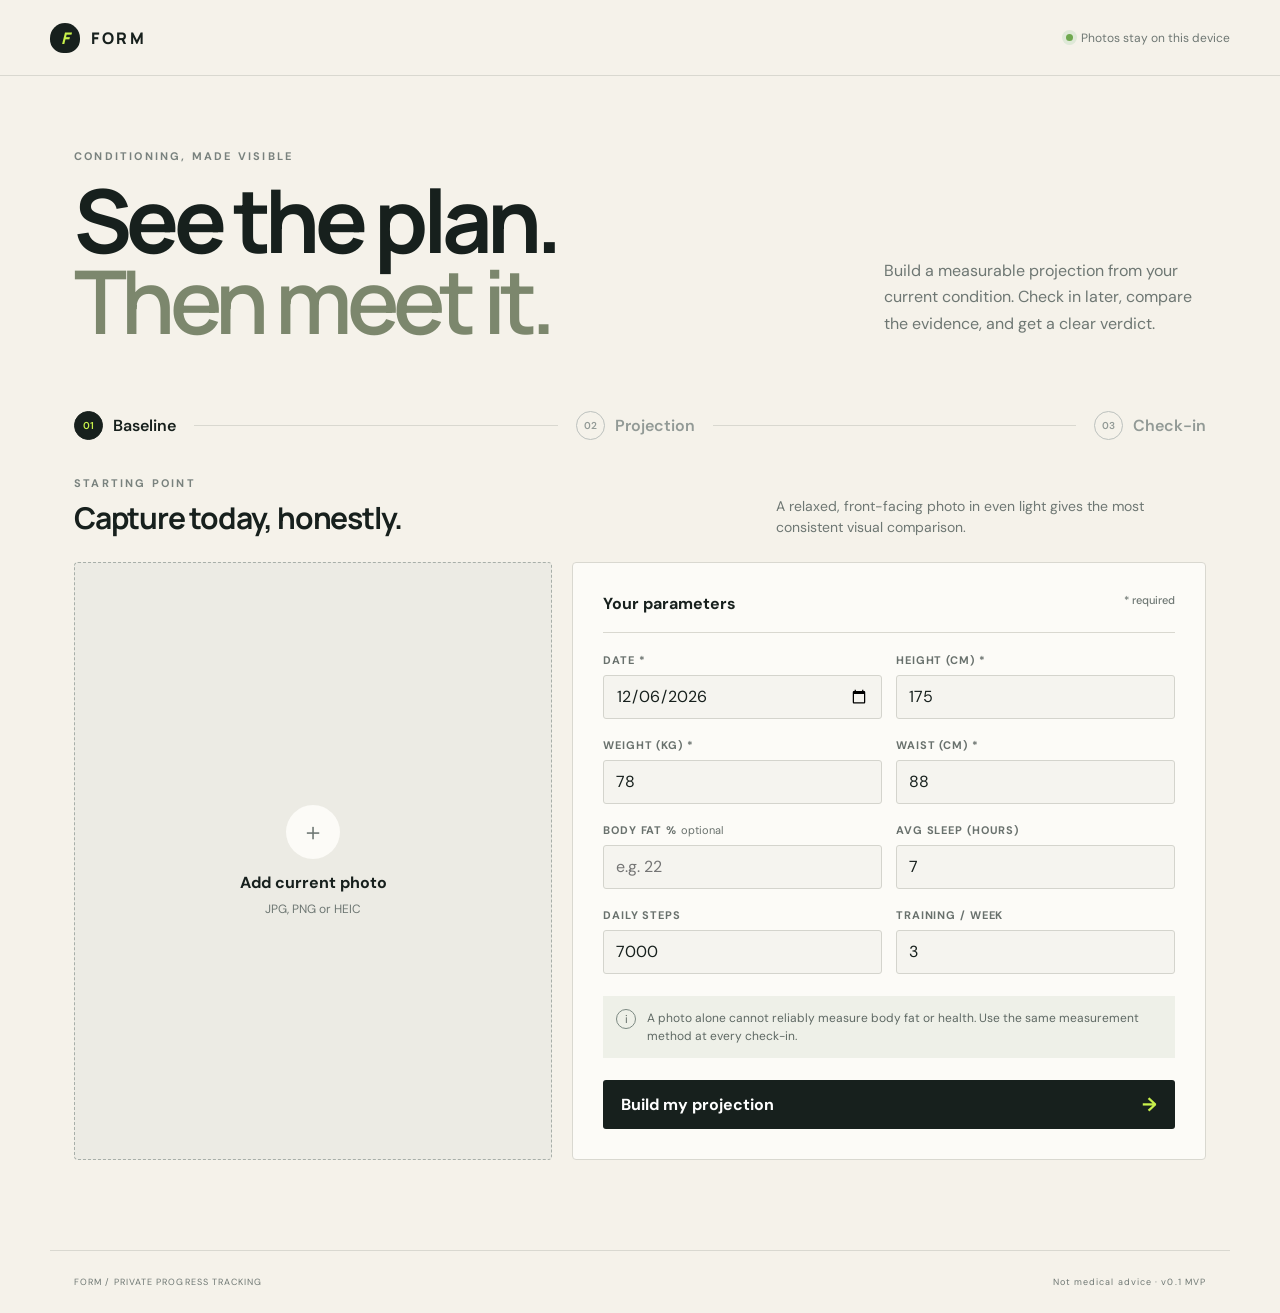
==== form-conditioning-app/index.html @ 455dc9b8 "Bring the FORM conditioning app into the site repository Copies index.html, app.js, styles.css, READ" ====
<!doctype html>
<html lang="en">
  <head>
    <meta charset="UTF-8" />
    <meta name="viewport" content="width=device-width, initial-scale=1.0" />
    <meta name="theme-color" content="#131b18" />
    <title>Form — Conditioning Projection</title>
    <link rel="preconnect" href="https://fonts.googleapis.com" />
    <link rel="preconnect" href="https://fonts.gstatic.com" crossorigin />
    <link href="https://fonts.googleapis.com/css2?family=DM+Sans:wght@400;500;600;700&family=Manrope:wght@600;700;800&display=swap" rel="stylesheet" />
    <link rel="stylesheet" href="styles.css" />
  </head>
  <body>
    <header class="topbar">
      <a class="brand" href="#">
        <span class="brand-mark">F</span>
        <span>FORM</span>
      </a>
      <div class="privacy-pill"><span></span> Photos stay on this device</div>
    </header>

    <main class="shell">
      <section class="hero">
        <div>
          <p class="eyebrow">CONDITIONING, MADE VISIBLE</p>
          <h1>See the plan.<br /><em>Then meet it.</em></h1>
        </div>
        <p class="hero-copy">Build a measurable projection from your current condition. Check in later, compare the evidence, and get a clear verdict.</p>
      </section>

      <nav class="stepper" aria-label="App steps">
        <button class="step active" data-step="1"><span>01</span> Baseline</button>
        <div class="step-line"></div>
        <button class="step" data-step="2"><span>02</span> Projection</button>
        <div class="step-line"></div>
        <button class="step" data-step="3"><span>03</span> Check-in</button>
      </nav>

      <section class="panel active" id="step-1">
        <div class="section-heading">
          <div><p class="kicker">STARTING POINT</p><h2>Capture today, honestly.</h2></div>
          <p>A relaxed, front-facing photo in even light gives the most consistent visual comparison.</p>
        </div>

        <div class="baseline-grid">
          <label class="photo-drop" id="baseline-drop">
            <input id="baseline-photo" type="file" accept="image/*" />
            <img id="baseline-preview" alt="Current conditioning preview" />
            <div class="drop-copy">
              <div class="camera-icon">＋</div>
              <strong>Add current photo</strong>
              <span>JPG, PNG or HEIC</span>
            </div>
            <button class="replace-photo" type="button">Replace photo</button>
          </label>

          <div class="form-card">
            <div class="form-card-title"><span>Your parameters</span><span class="required-note">* required</span></div>
            <div class="fields two-col">
              <label><span>Date *</span><input id="baseline-date" type="date" /></label>
              <label><span>Height (cm) *</span><input id="height" type="number" min="120" max="230" value="175" /></label>
              <label><span>Weight (kg) *</span><input id="weight" type="number" min="35" max="250" step="0.1" value="78" /></label>
              <label><span>Waist (cm) *</span><input id="waist" type="number" min="45" max="180" step="0.1" value="88" /></label>
              <label><span>Body fat % <i>optional</i></span><input id="bodyfat" type="number" min="3" max="60" step="0.1" placeholder="e.g. 22" /></label>
              <label><span>Avg sleep (hours)</span><input id="sleep" type="number" min="3" max="12" step="0.1" value="7" /></label>
              <label><span>Daily steps</span><input id="steps" type="number" min="0" max="50000" step="500" value="7000" /></label>
              <label><span>Training / week</span><input id="training" type="number" min="0" max="14" value="3" /></label>
            </div>
            <div class="note"><span>i</span><p>A photo alone cannot reliably measure body fat or health. Use the same measurement method at every check-in.</p></div>
            <button class="primary next" data-next="2">Build my projection <span>→</span></button>
          </div>
        </div>
      </section>

      <section class="panel" id="step-2">
        <div class="section-heading">
          <div><p class="kicker">YOUR HYPOTHESIS</p><h2>Shape a realistic outcome.</h2></div>
          <p>Adjust what you believe you can achieve. The guardrails flag aggressive rates, but the choices remain yours.</p>
        </div>

        <div class="projection-layout">
          <div class="projection-controls form-card">
            <div class="control-row">
              <div><label for="weeks">Time horizon</label><small id="target-date-label">—</small></div>
              <output id="weeks-output">12 weeks</output>
            </div>
            <input class="range" id="weeks" type="range" min="4" max="52" value="12" />

            <div class="fields two-col target-fields">
              <label><span>Target weight (kg)</span><input id="target-weight" type="number" step="0.1" /></label>
              <label><span>Target waist (cm)</span><input id="target-waist" type="number" step="0.1" /></label>
              <label><span>Target body fat %</span><input id="target-bodyfat" type="number" min="3" max="60" step="0.1" placeholder="Optional" /></label>
              <label><span>Strength change %</span><input id="strength-change" type="number" min="-30" max="100" value="10" /></label>
            </div>

            <div class="divider"></div>
            <p class="subhead">The behaviours behind it</p>
            <div class="slider-group">
              <label><span>Nutrition consistency</span><output id="nutrition-output">80%</output></label>
              <input class="range" id="nutrition" type="range" min="20" max="100" value="80" />
              <label><span>Training consistency</span><output id="adherence-output">85%</output></label>
              <input class="range" id="adherence" type="range" min="20" max="100" value="85" />
              <label><span>Average sleep</span><output id="target-sleep-output">7.5h</output></label>
              <input class="range" id="target-sleep" type="range" min="4" max="10" step="0.5" value="7.5" />
            </div>
            <div class="rate-card" id="rate-card">
              <span class="rate-icon">✓</span>
              <div><strong id="rate-title">Sustainable pace</strong><p id="rate-copy">Your planned weekly rate sits within a commonly manageable range.</p></div>
            </div>
          </div>

          <div class="visual-card">
            <div class="visual-card-head"><div><span>ILLUSTRATIVE PREVIEW</span><strong id="projection-date">—</strong></div><span class="estimate-badge">ESTIMATE</span></div>
            <div class="photo-stage">
              <canvas id="projection-canvas"></canvas>
              <div class="empty-projection" id="empty-projection"><span>◇</span><p>Add a baseline photo to create a visual projection</p></div>
            </div>
            <div class="metric-strip">
              <div><span>WEIGHT</span><strong id="projected-weight-display">—</strong><small id="projected-weight-delta">—</small></div>
              <div><span>WAIST</span><strong id="projected-waist-display">—</strong><small id="projected-waist-delta">—</small></div>
              <div><span>BODY FAT</span><strong id="projected-bf-display">—</strong><small id="projected-bf-delta">—</small></div>
            </div>
            <p class="visual-disclaimer">This visualization is a directional illustration, not a prediction or guarantee. Genetics, pose, lighting, and many other factors affect appearance.</p>
            <button class="primary next" data-next="3">Save projection &amp; check in <span>→</span></button>
          </div>
        </div>
      </section>

      <section class="panel" id="step-3">
        <div class="section-heading">
          <div><p class="kicker">REALITY CHECK</p><h2>Compare the plan to the day.</h2></div>
          <p>Add your actual photo and measurements. FORM compares numbers, timing, and habits—not lighting or subjective appearance.</p>
        </div>

        <div class="comparison-grid">
          <article class="compare-card">
            <div class="compare-label"><span>PROJECTED</span><time id="compare-projected-date">—</time></div>
            <div class="compare-image projected-image"><canvas id="compare-canvas"></canvas><div class="canvas-placeholder">Projection appears here</div></div>
            <div class="compare-stats"><span><small>Weight</small><b id="compare-target-weight">—</b></span><span><small>Waist</small><b id="compare-target-waist">—</b></span><span><small>Body fat</small><b id="compare-target-bf">—</b></span></div>
          </article>

          <article class="compare-card actual-card">
            <div class="compare-label"><span>ACTUAL</span><input id="checkin-date" type="date" /></div>
            <label class="compare-image actual-upload">
              <input id="actual-photo" type="file" accept="image/*" />
              <img id="actual-preview" alt="Actual check-in preview" />
              <div class="actual-drop-copy"><span>＋</span><strong>Add check-in photo</strong></div>
            </label>
            <div class="actual-inputs">
              <label><small>Weight kg</small><input id="actual-weight" type="number" step="0.1" /></label>
              <label><small>Waist cm</small><input id="actual-waist" type="number" step="0.1" /></label>
              <label><small>Body fat %</small><input id="actual-bf" type="number" step="0.1" /></label>
            </div>
          </article>
        </div>

        <section class="verdict-card" id="verdict-card">
          <div class="verdict-score"><span id="verdict-score">—</span><small>MATCH<br />SCORE</small></div>
          <div class="verdict-copy"><p>FORM VERDICT</p><h3 id="verdict-title">Add your actual measurements</h3><span id="verdict-text">Your comparison will account for how much time has actually passed.</span></div>
          <div class="verdict-deltas" id="verdict-deltas"></div>
        </section>
        <div class="actions-row"><button class="secondary" id="reset-app">Start a new baseline</button><button class="primary" id="calculate-verdict">Calculate verdict <span>→</span></button></div>
      </section>
    </main>

    <footer><span>FORM / PRIVATE PROGRESS TRACKING</span><span>Not medical advice · v0.1 MVP</span></footer>
    <script src="app.js"></script>
  </body>
</html>
---- form-conditioning-app/styles.css ----
:root {
  --ink: #17201d;
  --muted: #6e7773;
  --paper: #f5f2ea;
  --card: #fcfbf7;
  --line: #d9d8d0;
  --lime: #c8f04b;
  --lime-dark: #a8cb31;
  --forest: #23352f;
  --orange: #ef8d58;
}

* { box-sizing: border-box; }
html { scroll-behavior: smooth; }
body { margin: 0; background: var(--paper); color: var(--ink); font-family: "DM Sans", sans-serif; }
button, input { font: inherit; }
button { color: inherit; }

.topbar { height: 76px; padding: 0 max(24px, calc((100vw - 1180px) / 2)); display: flex; align-items: center; justify-content: space-between; border-bottom: 1px solid var(--line); }
.brand { display: flex; align-items: center; gap: 11px; text-decoration: none; color: var(--ink); font-family: Manrope, sans-serif; font-weight: 800; letter-spacing: .16em; }
.brand-mark { display: grid; place-items: center; width: 30px; height: 30px; background: var(--ink); color: var(--lime); border-radius: 50% 50% 45% 45%; letter-spacing: 0; font-style: italic; }
.privacy-pill { display: flex; align-items: center; gap: 8px; color: var(--muted); font-size: 12px; }
.privacy-pill span { width: 7px; height: 7px; background: #6fa84f; border-radius: 50%; box-shadow: 0 0 0 4px #dfe9d8; }
.shell { max-width: 1180px; margin: 0 auto; padding: 62px 24px 90px; }
.hero { display: grid; grid-template-columns: 1.4fr .6fr; align-items: end; gap: 60px; }
.eyebrow, .kicker { font-size: 11px; letter-spacing: .2em; font-weight: 700; color: #79827e; }
h1 { font-family: Manrope, sans-serif; font-size: clamp(50px, 7vw, 88px); line-height: .92; letter-spacing: -.065em; margin: 16px 0 0; }
h1 em { color: #7c876d; font-style: normal; font-weight: 600; }
.hero-copy { color: var(--muted); font-size: 16px; line-height: 1.65; margin: 0 0 4px; }
.stepper { display: flex; align-items: center; margin: 70px 0 36px; }
.step { border: 0; background: none; padding: 0; display: flex; align-items: center; gap: 10px; color: #929a96; font-weight: 600; cursor: pointer; }
.step span { width: 29px; height: 29px; display: grid; place-items: center; border: 1px solid #bcc1be; border-radius: 50%; font-size: 10px; }
.step.active { color: var(--ink); }
.step.active span { background: var(--ink); color: var(--lime); border-color: var(--ink); }
.step-line { flex: 1; height: 1px; background: var(--line); margin: 0 18px; }
.panel { display: none; animation: reveal .35s ease; }
.panel.active { display: block; }
@keyframes reveal { from { opacity: 0; transform: translateY(8px); } }
.section-heading { display: flex; align-items: end; justify-content: space-between; gap: 40px; margin-bottom: 24px; }
.section-heading h2 { font-family: Manrope, sans-serif; font-size: 30px; letter-spacing: -.04em; margin: 7px 0 0; }
.section-heading p:last-child { max-width: 430px; margin: 0; color: var(--muted); font-size: 14px; line-height: 1.5; }
.kicker { margin: 0; }
.baseline-grid, .projection-layout { display: grid; grid-template-columns: .86fr 1.14fr; gap: 20px; }
.photo-drop { min-height: 550px; position: relative; overflow: hidden; border: 1px dashed #a8afa9; border-radius: 4px; background: #ecebe4; cursor: pointer; display: grid; place-items: center; }
.photo-drop.dragging, .actual-upload.dragging { outline: 3px solid var(--lime); outline-offset: -3px; }
.photo-drop input, .actual-upload input { display: none; }
.photo-drop img, .actual-upload img { width: 100%; height: 100%; object-fit: cover; display: none; position: absolute; inset: 0; }
.photo-drop.has-image img, .actual-upload.has-image img { display: block; }
.drop-copy { text-align: center; display: grid; justify-items: center; gap: 8px; color: var(--muted); }
.drop-copy strong { color: var(--ink); }
.drop-copy span { font-size: 12px; }
.camera-icon { width: 54px; height: 54px; display: grid; place-items: center; border-radius: 50%; background: var(--card); font-size: 24px; margin-bottom: 5px; }
.replace-photo { display: none; position: absolute; right: 14px; bottom: 14px; border: 0; background: rgba(20,29,26,.82); color: white; border-radius: 3px; padding: 9px 12px; font-size: 12px; cursor: pointer; }
.photo-drop.has-image .replace-photo { display: block; }
.photo-drop.has-image .drop-copy { display: none; }
.form-card, .visual-card, .compare-card { background: var(--card); border: 1px solid var(--line); border-radius: 4px; padding: 30px; }
.form-card-title { display: flex; justify-content: space-between; padding-bottom: 18px; margin-bottom: 20px; border-bottom: 1px solid var(--line); font-weight: 700; }
.required-note { color: var(--muted); font-size: 11px; font-weight: 500; }
.fields { display: grid; gap: 19px 14px; }
.two-col { grid-template-columns: 1fr 1fr; }
label > span, .projection-controls label, .actual-inputs small { display: block; font-size: 11px; text-transform: uppercase; letter-spacing: .08em; font-weight: 700; color: #69716d; margin-bottom: 8px; }
label i { font-style: normal; font-weight: 400; text-transform: none; letter-spacing: 0; }
input[type="number"], input[type="date"] { width: 100%; height: 44px; padding: 0 12px; color: var(--ink); background: #f5f4ef; border: 1px solid #d4d4cd; border-radius: 3px; outline: none; }
input:focus { border-color: #71856b; box-shadow: 0 0 0 3px rgba(113,133,107,.12); }
.note { display: flex; gap: 11px; background: #eef0e8; padding: 13px; margin: 22px 0; color: #5f6964; }
.note span { flex: 0 0 auto; display: grid; place-items: center; width: 20px; height: 20px; border: 1px solid #7c8982; border-radius: 50%; font-size: 11px; }
.note p { margin: 0; font-size: 12px; line-height: 1.5; }
.primary, .secondary { min-height: 49px; border: 0; border-radius: 3px; padding: 0 18px; font-weight: 700; cursor: pointer; display: inline-flex; align-items: center; justify-content: space-between; gap: 40px; }
.primary { background: var(--ink); color: white; }
.primary:hover { background: #2c3a35; }
.primary span { color: var(--lime); font-size: 19px; }
.form-card > .primary, .visual-card > .primary { width: 100%; }
.secondary { background: transparent; border: 1px solid #aeb3b0; }

.projection-layout { grid-template-columns: .92fr 1.08fr; align-items: stretch; }
.projection-controls { padding: 28px; }
.control-row { display: flex; align-items: start; justify-content: space-between; }
.control-row label { margin-bottom: 5px; color: var(--ink); }
.control-row small { color: var(--muted); }
.control-row output { font-family: Manrope; font-size: 22px; font-weight: 700; }
.range { appearance: none; width: 100%; height: 4px; background: linear-gradient(90deg, var(--forest), var(--lime)); border-radius: 4px; margin: 20px 0 28px; }
.range::-webkit-slider-thumb { appearance: none; width: 19px; height: 19px; border-radius: 50%; background: var(--ink); border: 4px solid var(--card); box-shadow: 0 0 0 1px var(--ink); cursor: pointer; }
.target-fields { margin-bottom: 25px; }
.divider { height: 1px; background: var(--line); }
.subhead { font-weight: 700; margin: 23px 0 20px; }
.slider-group label { display: flex; justify-content: space-between; }
.slider-group output { color: var(--ink); }
.slider-group .range { margin: 4px 0 20px; }
.rate-card { display: flex; align-items: center; gap: 12px; padding: 14px; background: #ebf2df; margin-top: 8px; }
.rate-card.warning { background: #faeadf; }
.rate-icon { flex: 0 0 auto; width: 28px; height: 28px; display: grid; place-items: center; background: #779346; color: white; border-radius: 50%; }
.warning .rate-icon { background: var(--orange); }
.rate-card strong { font-size: 12px; }
.rate-card p { margin: 3px 0 0; color: var(--muted); font-size: 11px; line-height: 1.4; }
.visual-card { padding: 0; overflow: hidden; display: flex; flex-direction: column; }
.visual-card-head { padding: 19px 22px; display: flex; align-items: center; justify-content: space-between; border-bottom: 1px solid var(--line); }
.visual-card-head div { display: flex; flex-direction: column; gap: 3px; }
.visual-card-head span { font-size: 9px; letter-spacing: .15em; font-weight: 700; color: var(--muted); }
.visual-card-head strong { font-size: 13px; }
.estimate-badge { padding: 5px 7px; background: #ecece5; }
.photo-stage { position: relative; min-height: 420px; display: grid; place-items: center; background: #d9dad3; overflow: hidden; }
#projection-canvas { width: 100%; height: 420px; object-fit: cover; display: none; }
.empty-projection { text-align: center; color: #6f7772; max-width: 210px; }
.empty-projection span { font-size: 40px; }
.empty-projection p { font-size: 13px; line-height: 1.45; }
.metric-strip { display: grid; grid-template-columns: repeat(3,1fr); border-top: 1px solid var(--line); border-bottom: 1px solid var(--line); }
.metric-strip div { padding: 15px 18px; border-right: 1px solid var(--line); }
.metric-strip div:last-child { border: 0; }
.metric-strip span, .metric-strip small { display: block; font-size: 9px; letter-spacing: .12em; color: var(--muted); }
.metric-strip strong { display: block; font-family: Manrope; font-size: 20px; margin: 3px 0 1px; }
.metric-strip small { color: #657f3f; }
.visual-disclaimer { font-size: 10px; color: var(--muted); line-height: 1.45; margin: 14px 20px; }
.visual-card > .primary { width: auto; margin: auto 20px 20px; }

.comparison-grid { display: grid; grid-template-columns: 1fr 1fr; gap: 20px; }
.compare-card { padding: 0; overflow: hidden; }
.compare-label { height: 58px; display: flex; justify-content: space-between; align-items: center; padding: 0 20px; border-bottom: 1px solid var(--line); font-size: 11px; font-weight: 700; letter-spacing: .1em; }
.compare-label time { color: var(--muted); letter-spacing: 0; }
.compare-label input { width: 145px; height: 34px; }
.compare-image { position: relative; height: 430px; background: #e0e0da; display: grid; place-items: center; overflow: hidden; }
.compare-image canvas { width: 100%; height: 100%; object-fit: cover; }
.canvas-placeholder { position: absolute; color: var(--muted); font-size: 13px; }
.compare-image canvas[width] + .canvas-placeholder { display: none; }
.actual-upload { cursor: pointer; }
.actual-drop-copy { display: grid; justify-items: center; gap: 8px; color: var(--muted); }
.actual-drop-copy span { font-size: 28px; }
.actual-drop-copy strong { font-size: 13px; }
.actual-upload.has-image .actual-drop-copy { display: none; }
.compare-stats, .actual-inputs { display: grid; grid-template-columns: repeat(3,1fr); }
.compare-stats span, .actual-inputs label { min-width: 0; padding: 15px 18px; border-right: 1px solid var(--line); }
.compare-stats span:last-child, .actual-inputs label:last-child { border: 0; }
.compare-stats small { display: block; color: var(--muted); font-size: 10px; }
.compare-stats b { font-family: Manrope; font-size: 18px; }
.actual-inputs input { width: 100%; min-width: 0; border: 0; border-bottom: 1px solid #bbc0bc; background: transparent; height: 28px; outline: 0; }
.actual-inputs small { margin: 0 0 4px; font-size: 9px; }
.verdict-card { display: grid; grid-template-columns: 120px 1fr auto; align-items: center; gap: 24px; margin-top: 20px; padding: 25px; border: 1px solid var(--line); background: var(--forest); color: white; }
.verdict-score { display: flex; align-items: center; gap: 10px; border-right: 1px solid rgba(255,255,255,.15); }
.verdict-score span { font: 800 38px Manrope; color: var(--lime); }
.verdict-score small { font-size: 8px; letter-spacing: .13em; color: #aeb8b3; }
.verdict-copy p { margin: 0 0 4px; font-size: 9px; letter-spacing: .18em; color: var(--lime); }
.verdict-copy h3 { margin: 0 0 5px; font: 700 20px Manrope; }
.verdict-copy span { font-size: 12px; color: #bbc4c0; }
.verdict-deltas { display: flex; gap: 8px; }
.delta-pill { padding: 8px 10px; background: rgba(255,255,255,.08); font-size: 10px; white-space: nowrap; }
.delta-pill b { display: block; font-size: 13px; margin-top: 2px; }
.actions-row { display: flex; justify-content: flex-end; gap: 10px; margin-top: 18px; }
footer { max-width: 1180px; margin: 0 auto; padding: 25px 24px; border-top: 1px solid var(--line); display: flex; justify-content: space-between; color: var(--muted); font-size: 9px; letter-spacing: .12em; }

@media (max-width: 800px) {
  .shell { padding-top: 38px; }
  .hero { grid-template-columns: 1fr; gap: 24px; }
  h1 { font-size: 54px; }
  .step { font-size: 0; }
  .step span { font-size: 10px; }
  .section-heading { display: block; }
  .section-heading p:last-child { margin-top: 12px; }
  .baseline-grid, .projection-layout, .comparison-grid { grid-template-columns: 1fr; }
  .photo-drop { min-height: 430px; }
  .verdict-card { grid-template-columns: 90px 1fr; }
  .verdict-deltas { grid-column: 1 / -1; }
}

@media (max-width: 480px) {
  .privacy-pill { font-size: 0; }
  .hero-copy { font-size: 14px; }
  .two-col { grid-template-columns: 1fr; }
  .photo-stage, #projection-canvas { min-height: 360px; height: 360px; }
  .compare-image { height: 360px; }
  .metric-strip strong { font-size: 16px; }
  .compare-stats span, .actual-inputs label { padding: 12px 8px; }
  .actions-row { flex-direction: column-reverse; }
  .actions-row button { width: 100%; }
  footer { display: block; line-height: 2; }
}
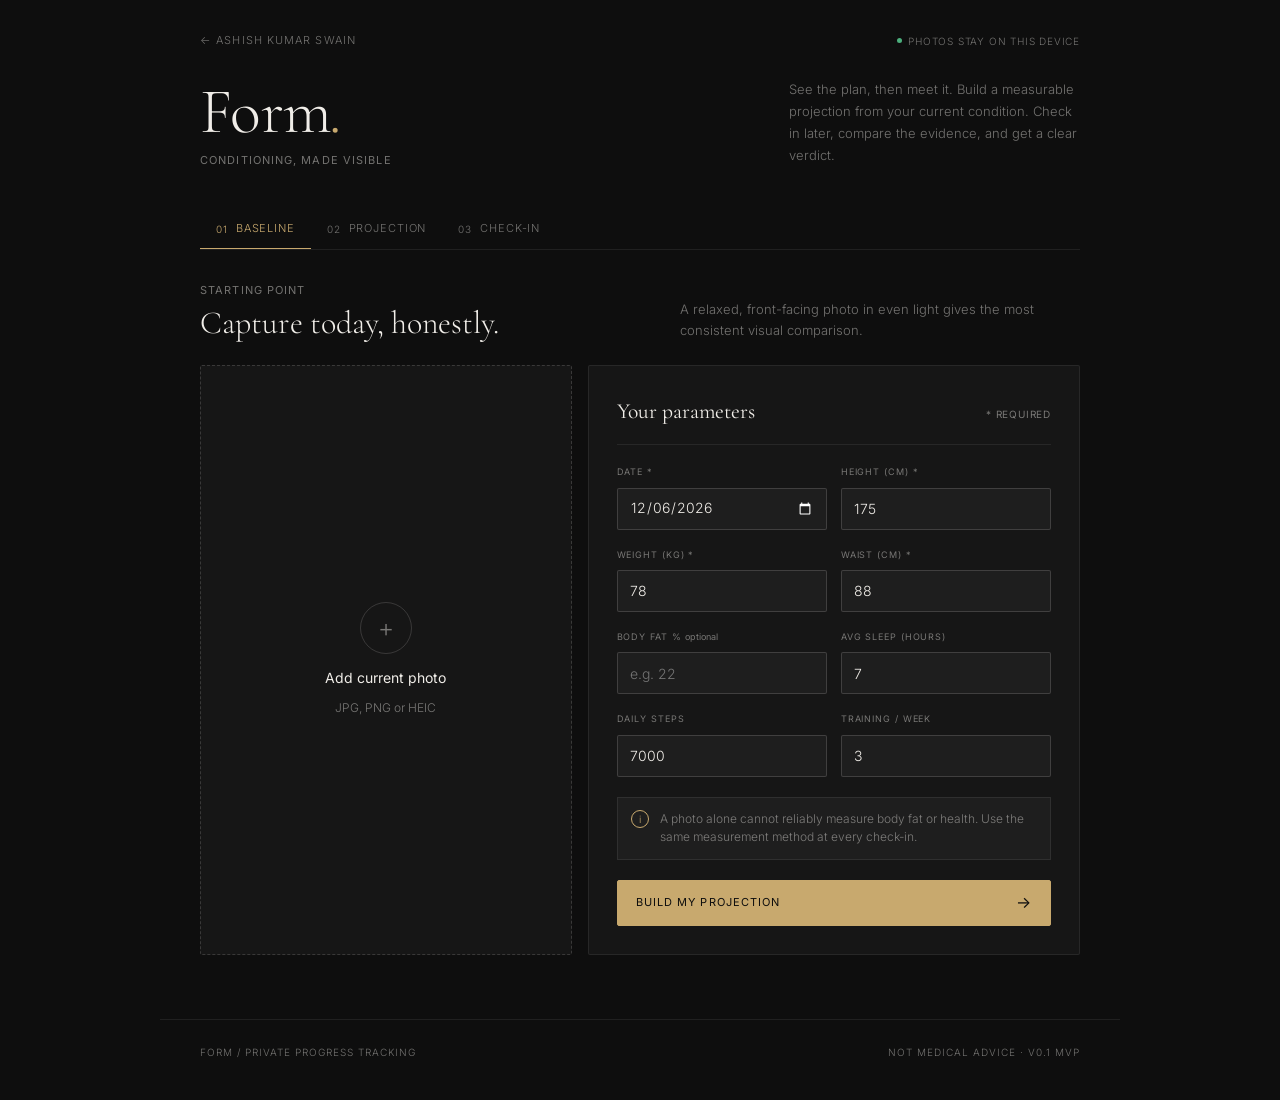
==== commit 51897802: "Restyle FORM to match the rest of the site Dark ground, gold accent, Cormorant Garamond headings and" ====
--- a/form-conditioning-app/index.html
+++ b/form-conditioning-app/index.html
@@ -3,29 +3,27 @@
   <head>
     <meta charset="UTF-8" />
     <meta name="viewport" content="width=device-width, initial-scale=1.0" />
-    <meta name="theme-color" content="#131b18" />
-    <title>Form — Conditioning Projection</title>
+    <meta name="theme-color" content="#0e0e0e" />
+    <title>Form — Ashish Kumar Swain</title>
+    <meta name="description" content="FORM — body conditioning projection and progress check-ins. Photos stay on this device." />
     <link rel="preconnect" href="https://fonts.googleapis.com" />
     <link rel="preconnect" href="https://fonts.gstatic.com" crossorigin />
-    <link href="https://fonts.googleapis.com/css2?family=DM+Sans:wght@400;500;600;700&family=Manrope:wght@600;700;800&display=swap" rel="stylesheet" />
+    <link href="https://fonts.googleapis.com/css2?family=Cormorant+Garamond:ital,wght@0,300;0,400;1,300&family=Inter:wght@300;400;500&display=swap" rel="stylesheet" />
     <link rel="stylesheet" href="styles.css" />
   </head>
   <body>
-    <header class="topbar">
-      <a class="brand" href="#">
-        <span class="brand-mark">F</span>
-        <span>FORM</span>
-      </a>
+    <header class="site-header">
+      <a class="back" href="/">&#8592; Ashish Kumar Swain</a>
       <div class="privacy-pill"><span></span> Photos stay on this device</div>
     </header>
 
     <main class="shell">
       <section class="hero">
         <div>
-          <p class="eyebrow">CONDITIONING, MADE VISIBLE</p>
-          <h1>See the plan.<br /><em>Then meet it.</em></h1>
+          <p class="eyebrow">Conditioning, made visible</p>
+          <h1>Form<em>.</em></h1>
         </div>
-        <p class="hero-copy">Build a measurable projection from your current condition. Check in later, compare the evidence, and get a clear verdict.</p>
+        <p class="hero-copy">See the plan, then meet it. Build a measurable projection from your current condition. Check in later, compare the evidence, and get a clear verdict.</p>
       </section>
 
       <nav class="stepper" aria-label="App steps">
--- a/form-conditioning-app/styles.css
+++ b/form-conditioning-app/styles.css
@@ -1,172 +1,206 @@
+/* Matches the site's shared look (homepage, Training, Travel):
+   dark ground, warm off-white text, gold accent, Cormorant Garamond display + Inter body. */
 :root {
-  --ink: #17201d;
-  --muted: #6e7773;
-  --paper: #f5f2ea;
-  --card: #fcfbf7;
-  --line: #d9d8d0;
-  --lime: #c8f04b;
-  --lime-dark: #a8cb31;
-  --forest: #23352f;
-  --orange: #ef8d58;
+  --bg:      #0e0e0e;
+  --bg2:     #161616;
+  --bg3:     #1e1e1e;
+  --text:    #f0ede8;
+  --muted:   rgba(240,237,232,0.45);
+  --muted2:  rgba(240,237,232,0.12);
+  --accent:  #c8a96e;
+  --accent-dim: rgba(200,169,110,0.12);
+  --green:   #4caf7d;
+  --red:     #e05a5a;
+  --orange:  #d4956b;
+  --border:  rgba(240,237,232,0.08);
+  --border2: rgba(240,237,232,0.16);
+  --font-d:  'Cormorant Garamond', Georgia, serif;
+  --font-b:  'Inter', system-ui, sans-serif;
 }
 
 * { box-sizing: border-box; }
 html { scroll-behavior: smooth; }
-body { margin: 0; background: var(--paper); color: var(--ink); font-family: "DM Sans", sans-serif; }
+body { margin: 0; background: var(--bg); color: var(--text); font-family: var(--font-b); font-weight: 300; font-size: 14px; line-height: 1.6; }
 button, input { font: inherit; }
 button { color: inherit; }
-
-.topbar { height: 76px; padding: 0 max(24px, calc((100vw - 1180px) / 2)); display: flex; align-items: center; justify-content: space-between; border-bottom: 1px solid var(--line); }
-.brand { display: flex; align-items: center; gap: 11px; text-decoration: none; color: var(--ink); font-family: Manrope, sans-serif; font-weight: 800; letter-spacing: .16em; }
-.brand-mark { display: grid; place-items: center; width: 30px; height: 30px; background: var(--ink); color: var(--lime); border-radius: 50% 50% 45% 45%; letter-spacing: 0; font-style: italic; }
-.privacy-pill { display: flex; align-items: center; gap: 8px; color: var(--muted); font-size: 12px; }
-.privacy-pill span { width: 7px; height: 7px; background: #6fa84f; border-radius: 50%; box-shadow: 0 0 0 4px #dfe9d8; }
-.shell { max-width: 1180px; margin: 0 auto; padding: 62px 24px 90px; }
-.hero { display: grid; grid-template-columns: 1.4fr .6fr; align-items: end; gap: 60px; }
-.eyebrow, .kicker { font-size: 11px; letter-spacing: .2em; font-weight: 700; color: #79827e; }
-h1 { font-family: Manrope, sans-serif; font-size: clamp(50px, 7vw, 88px); line-height: .92; letter-spacing: -.065em; margin: 16px 0 0; }
-h1 em { color: #7c876d; font-style: normal; font-weight: 600; }
-.hero-copy { color: var(--muted); font-size: 16px; line-height: 1.65; margin: 0 0 4px; }
-.stepper { display: flex; align-items: center; margin: 70px 0 36px; }
-.step { border: 0; background: none; padding: 0; display: flex; align-items: center; gap: 10px; color: #929a96; font-weight: 600; cursor: pointer; }
-.step span { width: 29px; height: 29px; display: grid; place-items: center; border: 1px solid #bcc1be; border-radius: 50%; font-size: 10px; }
-.step.active { color: var(--ink); }
-.step.active span { background: var(--ink); color: var(--lime); border-color: var(--ink); }
-.step-line { flex: 1; height: 1px; background: var(--line); margin: 0 18px; }
+strong, b { font-weight: 500; }
+
+/* ── Header (same as Training) ── */
+.site-header { max-width: 960px; margin: 0 auto; padding: 2rem 2.5rem 0; display: flex; align-items: center; justify-content: space-between; }
+.back { font-size: 11px; color: var(--muted); text-decoration: none; letter-spacing: .1em; text-transform: uppercase; transition: color .2s; }
+.back:hover { color: var(--accent); }
+.privacy-pill { display: flex; align-items: center; gap: 6px; font-size: 10px; color: var(--muted); letter-spacing: .08em; text-transform: uppercase; }
+.privacy-pill span { width: 5px; height: 5px; border-radius: 50%; background: var(--green); }
+
+/* ── Title ── */
+.shell { max-width: 960px; margin: 0 auto; padding: 1.75rem 2.5rem 4rem; }
+.hero { display: grid; grid-template-columns: 1.3fr .7fr; align-items: end; gap: 48px; }
+.eyebrow, .kicker { font-size: 11px; letter-spacing: .1em; text-transform: uppercase; font-weight: 400; color: var(--muted); }
+.eyebrow { margin: .5rem 0 0; order: 2; }
+.hero > div { display: flex; flex-direction: column; }
+h1 { font-family: var(--font-d); font-size: clamp(2.6rem, 6vw, 4rem); font-weight: 300; line-height: 1; letter-spacing: -.01em; margin: 0; }
+h1 em { color: var(--accent); font-style: italic; font-weight: 300; }
+.hero-copy { color: var(--muted); font-size: 13px; line-height: 1.7; margin: 0 0 4px; }
+
+/* ── Steps (styled like Training's tab nav) ── */
+.stepper { display: flex; align-items: center; margin: 2.5rem 0 2rem; border-bottom: .5px solid var(--border); }
+.step { border: 0; border-bottom: 1.5px solid transparent; margin-bottom: -.5px; background: none; padding: .65rem 1rem; display: flex; align-items: center; gap: 8px; color: var(--muted); font-size: 11px; letter-spacing: .08em; text-transform: uppercase; cursor: pointer; transition: color .2s, border-color .2s; white-space: nowrap; }
+.step span { font-size: 10px; color: var(--muted); }
+.step:hover:not(.active) { color: var(--text); }
+.step.active { color: var(--accent); border-bottom-color: var(--accent); }
+.step.active span { color: var(--accent); }
+.step-line { display: none; }
+
 .panel { display: none; animation: reveal .35s ease; }
 .panel.active { display: block; }
-@keyframes reveal { from { opacity: 0; transform: translateY(8px); } }
-.section-heading { display: flex; align-items: end; justify-content: space-between; gap: 40px; margin-bottom: 24px; }
-.section-heading h2 { font-family: Manrope, sans-serif; font-size: 30px; letter-spacing: -.04em; margin: 7px 0 0; }
-.section-heading p:last-child { max-width: 430px; margin: 0; color: var(--muted); font-size: 14px; line-height: 1.5; }
+@keyframes reveal { from { opacity: 0; transform: translateY(6px); } }
+
+.section-heading { display: flex; align-items: end; justify-content: space-between; gap: 40px; margin-bottom: 1.5rem; }
+.section-heading h2 { font-family: var(--font-d); font-size: 2rem; font-weight: 300; line-height: 1.1; margin: 6px 0 0; }
+.section-heading p:last-child { max-width: 400px; margin: 0; color: var(--muted); font-size: 13px; line-height: 1.6; }
 .kicker { margin: 0; }
-.baseline-grid, .projection-layout { display: grid; grid-template-columns: .86fr 1.14fr; gap: 20px; }
-.photo-drop { min-height: 550px; position: relative; overflow: hidden; border: 1px dashed #a8afa9; border-radius: 4px; background: #ecebe4; cursor: pointer; display: grid; place-items: center; }
-.photo-drop.dragging, .actual-upload.dragging { outline: 3px solid var(--lime); outline-offset: -3px; }
+
+/* ── Cards ── */
+.baseline-grid, .projection-layout { display: grid; grid-template-columns: .86fr 1.14fr; gap: 16px; }
+.form-card, .visual-card, .compare-card { background: var(--bg2); border: .5px solid var(--border); border-radius: 2px; padding: 1.75rem; }
+.form-card-title { display: flex; justify-content: space-between; align-items: baseline; padding-bottom: 1rem; margin-bottom: 1.25rem; border-bottom: .5px solid var(--border); font-family: var(--font-d); font-size: 1.35rem; font-weight: 400; }
+.required-note { color: var(--muted); font-family: var(--font-b); font-size: 10px; letter-spacing: .08em; text-transform: uppercase; }
+.fields { display: grid; gap: 18px 14px; }
+.two-col { grid-template-columns: 1fr 1fr; }
+
+/* ── Photo drop ── */
+.photo-drop { min-height: 520px; position: relative; overflow: hidden; border: .5px dashed var(--border2); border-radius: 2px; background: var(--bg2); cursor: pointer; display: grid; place-items: center; transition: border-color .2s; }
+.photo-drop:hover { border-color: var(--accent); }
+.photo-drop.dragging, .actual-upload.dragging { outline: 1.5px solid var(--accent); outline-offset: -2px; }
 .photo-drop input, .actual-upload input { display: none; }
 .photo-drop img, .actual-upload img { width: 100%; height: 100%; object-fit: cover; display: none; position: absolute; inset: 0; }
 .photo-drop.has-image img, .actual-upload.has-image img { display: block; }
 .drop-copy { text-align: center; display: grid; justify-items: center; gap: 8px; color: var(--muted); }
-.drop-copy strong { color: var(--ink); }
+.drop-copy strong { color: var(--text); font-weight: 400; }
 .drop-copy span { font-size: 12px; }
-.camera-icon { width: 54px; height: 54px; display: grid; place-items: center; border-radius: 50%; background: var(--card); font-size: 24px; margin-bottom: 5px; }
-.replace-photo { display: none; position: absolute; right: 14px; bottom: 14px; border: 0; background: rgba(20,29,26,.82); color: white; border-radius: 3px; padding: 9px 12px; font-size: 12px; cursor: pointer; }
+.camera-icon { width: 52px; height: 52px; display: grid; place-items: center; border-radius: 50%; border: .5px solid var(--border2); font-size: 22px; margin-bottom: 5px; }
+.replace-photo { display: none; position: absolute; right: 14px; bottom: 14px; border: .5px solid var(--border2); background: rgba(14,14,14,.85); color: var(--text); border-radius: 2px; padding: 8px 12px; font-size: 11px; letter-spacing: .06em; text-transform: uppercase; cursor: pointer; }
+.replace-photo:hover { color: var(--accent); border-color: var(--accent); }
 .photo-drop.has-image .replace-photo { display: block; }
 .photo-drop.has-image .drop-copy { display: none; }
-.form-card, .visual-card, .compare-card { background: var(--card); border: 1px solid var(--line); border-radius: 4px; padding: 30px; }
-.form-card-title { display: flex; justify-content: space-between; padding-bottom: 18px; margin-bottom: 20px; border-bottom: 1px solid var(--line); font-weight: 700; }
-.required-note { color: var(--muted); font-size: 11px; font-weight: 500; }
-.fields { display: grid; gap: 19px 14px; }
-.two-col { grid-template-columns: 1fr 1fr; }
-label > span, .projection-controls label, .actual-inputs small { display: block; font-size: 11px; text-transform: uppercase; letter-spacing: .08em; font-weight: 700; color: #69716d; margin-bottom: 8px; }
-label i { font-style: normal; font-weight: 400; text-transform: none; letter-spacing: 0; }
-input[type="number"], input[type="date"] { width: 100%; height: 44px; padding: 0 12px; color: var(--ink); background: #f5f4ef; border: 1px solid #d4d4cd; border-radius: 3px; outline: none; }
-input:focus { border-color: #71856b; box-shadow: 0 0 0 3px rgba(113,133,107,.12); }
-.note { display: flex; gap: 11px; background: #eef0e8; padding: 13px; margin: 22px 0; color: #5f6964; }
-.note span { flex: 0 0 auto; display: grid; place-items: center; width: 20px; height: 20px; border: 1px solid #7c8982; border-radius: 50%; font-size: 11px; }
-.note p { margin: 0; font-size: 12px; line-height: 1.5; }
-.primary, .secondary { min-height: 49px; border: 0; border-radius: 3px; padding: 0 18px; font-weight: 700; cursor: pointer; display: inline-flex; align-items: center; justify-content: space-between; gap: 40px; }
-.primary { background: var(--ink); color: white; }
-.primary:hover { background: #2c3a35; }
-.primary span { color: var(--lime); font-size: 19px; }
+
+/* ── Inputs ── */
+label > span, .projection-controls label, .actual-inputs small { display: block; font-size: 9px; text-transform: uppercase; letter-spacing: .1em; font-weight: 400; color: var(--muted); margin-bottom: 8px; }
+label i { font-style: normal; text-transform: none; letter-spacing: 0; }
+input[type="number"], input[type="date"] { width: 100%; height: 42px; padding: 0 12px; font-size: 14px; letter-spacing: 0; text-transform: none; color: var(--text); background: var(--bg3); border: .5px solid var(--border2); border-radius: 2px; outline: none; color-scheme: dark; transition: border-color .2s; }
+input:focus { border-color: var(--accent); box-shadow: none; }
+.note { display: flex; gap: 11px; border: .5px solid var(--border); background: var(--bg3); padding: 12px 13px; margin: 20px 0; color: var(--muted); }
+.note span { flex: 0 0 auto; display: grid; place-items: center; width: 18px; height: 18px; border: .5px solid var(--accent); color: var(--accent); border-radius: 50%; font-size: 10px; }
+.note p { margin: 0; font-size: 12px; line-height: 1.55; }
+
+/* ── Buttons ── */
+.primary, .secondary { min-height: 46px; border-radius: 2px; padding: 0 18px; font-size: 11px; font-weight: 400; letter-spacing: .1em; text-transform: uppercase; cursor: pointer; display: inline-flex; align-items: center; justify-content: space-between; gap: 40px; transition: background .2s, color .2s, border-color .2s; }
+.primary { background: var(--accent); color: var(--bg); border: .5px solid var(--accent); }
+.primary:hover { background: #d6ba84; }
+.primary span { color: var(--bg); font-size: 16px; }
 .form-card > .primary, .visual-card > .primary { width: 100%; }
-.secondary { background: transparent; border: 1px solid #aeb3b0; }
-
+.secondary { background: transparent; color: var(--text); border: .5px solid var(--border2); }
+.secondary:hover { color: var(--accent); border-color: var(--accent); }
+
+/* ── Projection ── */
 .projection-layout { grid-template-columns: .92fr 1.08fr; align-items: stretch; }
-.projection-controls { padding: 28px; }
+.projection-controls { padding: 1.75rem; }
 .control-row { display: flex; align-items: start; justify-content: space-between; }
-.control-row label { margin-bottom: 5px; color: var(--ink); }
-.control-row small { color: var(--muted); }
-.control-row output { font-family: Manrope; font-size: 22px; font-weight: 700; }
-.range { appearance: none; width: 100%; height: 4px; background: linear-gradient(90deg, var(--forest), var(--lime)); border-radius: 4px; margin: 20px 0 28px; }
-.range::-webkit-slider-thumb { appearance: none; width: 19px; height: 19px; border-radius: 50%; background: var(--ink); border: 4px solid var(--card); box-shadow: 0 0 0 1px var(--ink); cursor: pointer; }
-.target-fields { margin-bottom: 25px; }
-.divider { height: 1px; background: var(--line); }
-.subhead { font-weight: 700; margin: 23px 0 20px; }
+.control-row label { margin-bottom: 5px; color: var(--text); }
+.control-row small { color: var(--muted); font-size: 11px; }
+.control-row output { font-family: var(--font-d); font-size: 1.8rem; font-weight: 300; line-height: 1; color: var(--accent); }
+.range { appearance: none; -webkit-appearance: none; width: 100%; height: 2px; background: linear-gradient(90deg, var(--muted2), var(--accent)); border-radius: 2px; margin: 20px 0 28px; }
+.range::-webkit-slider-thumb { -webkit-appearance: none; appearance: none; width: 15px; height: 15px; border-radius: 50%; background: var(--accent); border: 3px solid var(--bg2); box-shadow: 0 0 0 .5px var(--accent); cursor: pointer; }
+.range::-moz-range-thumb { width: 12px; height: 12px; border-radius: 50%; background: var(--accent); border: 3px solid var(--bg2); cursor: pointer; }
+.target-fields { margin-bottom: 24px; }
+.divider { height: .5px; background: var(--border); }
+.subhead { font-family: var(--font-d); font-size: 1.2rem; font-weight: 400; margin: 22px 0 18px; }
 .slider-group label { display: flex; justify-content: space-between; }
-.slider-group output { color: var(--ink); }
+.slider-group output { color: var(--text); }
 .slider-group .range { margin: 4px 0 20px; }
-.rate-card { display: flex; align-items: center; gap: 12px; padding: 14px; background: #ebf2df; margin-top: 8px; }
-.rate-card.warning { background: #faeadf; }
-.rate-icon { flex: 0 0 auto; width: 28px; height: 28px; display: grid; place-items: center; background: #779346; color: white; border-radius: 50%; }
-.warning .rate-icon { background: var(--orange); }
+.rate-card { display: flex; align-items: center; gap: 12px; padding: 13px; border: .5px solid rgba(76,175,125,.3); background: rgba(76,175,125,.06); margin-top: 8px; }
+.rate-card.warning { border-color: rgba(212,149,107,.35); background: rgba(212,149,107,.07); }
+.rate-icon { flex: 0 0 auto; width: 26px; height: 26px; display: grid; place-items: center; border: .5px solid var(--green); color: var(--green); border-radius: 50%; font-size: 12px; }
+.warning .rate-icon { border-color: var(--orange); color: var(--orange); }
 .rate-card strong { font-size: 12px; }
-.rate-card p { margin: 3px 0 0; color: var(--muted); font-size: 11px; line-height: 1.4; }
+.rate-card p { margin: 3px 0 0; color: var(--muted); font-size: 11px; line-height: 1.45; }
+
 .visual-card { padding: 0; overflow: hidden; display: flex; flex-direction: column; }
-.visual-card-head { padding: 19px 22px; display: flex; align-items: center; justify-content: space-between; border-bottom: 1px solid var(--line); }
+.visual-card-head { padding: 1rem 1.25rem; display: flex; align-items: center; justify-content: space-between; border-bottom: .5px solid var(--border); }
 .visual-card-head div { display: flex; flex-direction: column; gap: 3px; }
-.visual-card-head span { font-size: 9px; letter-spacing: .15em; font-weight: 700; color: var(--muted); }
+.visual-card-head span { font-size: 9px; letter-spacing: .1em; text-transform: uppercase; color: var(--muted); }
 .visual-card-head strong { font-size: 13px; }
-.estimate-badge { padding: 5px 7px; background: #ecece5; }
-.photo-stage { position: relative; min-height: 420px; display: grid; place-items: center; background: #d9dad3; overflow: hidden; }
+.estimate-badge { padding: 4px 8px; border: .5px solid var(--accent); color: var(--accent); font-size: 9px; letter-spacing: .1em; text-transform: uppercase; }
+.photo-stage { position: relative; min-height: 420px; display: grid; place-items: center; background: var(--bg3); overflow: hidden; }
 #projection-canvas { width: 100%; height: 420px; object-fit: cover; display: none; }
-.empty-projection { text-align: center; color: #6f7772; max-width: 210px; }
-.empty-projection span { font-size: 40px; }
-.empty-projection p { font-size: 13px; line-height: 1.45; }
-.metric-strip { display: grid; grid-template-columns: repeat(3,1fr); border-top: 1px solid var(--line); border-bottom: 1px solid var(--line); }
-.metric-strip div { padding: 15px 18px; border-right: 1px solid var(--line); }
-.metric-strip div:last-child { border: 0; }
-.metric-strip span, .metric-strip small { display: block; font-size: 9px; letter-spacing: .12em; color: var(--muted); }
-.metric-strip strong { display: block; font-family: Manrope; font-size: 20px; margin: 3px 0 1px; }
-.metric-strip small { color: #657f3f; }
-.visual-disclaimer { font-size: 10px; color: var(--muted); line-height: 1.45; margin: 14px 20px; }
+.empty-projection { text-align: center; color: var(--muted); max-width: 220px; }
+.empty-projection span { font-size: 36px; }
+.empty-projection p { font-size: 13px; line-height: 1.5; }
+.metric-strip { display: grid; grid-template-columns: repeat(3,1fr); gap: 1px; background: var(--border); border-top: .5px solid var(--border); border-bottom: .5px solid var(--border); }
+.metric-strip div { padding: 1rem 1.1rem; background: var(--bg2); }
+.metric-strip span, .metric-strip small { display: block; font-size: 9px; letter-spacing: .1em; text-transform: uppercase; color: var(--muted); }
+.metric-strip strong { display: block; font-family: var(--font-d); font-size: 1.7rem; font-weight: 300; line-height: 1.1; margin: 4px 0 2px; }
+.metric-strip small { color: var(--accent); text-transform: none; letter-spacing: 0; font-size: 10px; }
+.visual-disclaimer { font-size: 10px; color: var(--muted); line-height: 1.5; margin: 14px 20px; }
 .visual-card > .primary { width: auto; margin: auto 20px 20px; }
 
-.comparison-grid { display: grid; grid-template-columns: 1fr 1fr; gap: 20px; }
+/* ── Check-in ── */
+.comparison-grid { display: grid; grid-template-columns: 1fr 1fr; gap: 16px; }
 .compare-card { padding: 0; overflow: hidden; }
-.compare-label { height: 58px; display: flex; justify-content: space-between; align-items: center; padding: 0 20px; border-bottom: 1px solid var(--line); font-size: 11px; font-weight: 700; letter-spacing: .1em; }
-.compare-label time { color: var(--muted); letter-spacing: 0; }
-.compare-label input { width: 145px; height: 34px; }
-.compare-image { position: relative; height: 430px; background: #e0e0da; display: grid; place-items: center; overflow: hidden; }
+.compare-label { height: 54px; display: flex; justify-content: space-between; align-items: center; padding: 0 1.25rem; border-bottom: .5px solid var(--border); font-size: 10px; letter-spacing: .1em; text-transform: uppercase; }
+.compare-label time { color: var(--muted); letter-spacing: 0; text-transform: none; }
+.compare-label input { width: 150px; height: 32px; font-size: 12px; }
+.compare-image { position: relative; height: 430px; background: var(--bg3); display: grid; place-items: center; overflow: hidden; }
 .compare-image canvas { width: 100%; height: 100%; object-fit: cover; }
 .canvas-placeholder { position: absolute; color: var(--muted); font-size: 13px; }
 .compare-image canvas[width] + .canvas-placeholder { display: none; }
 .actual-upload { cursor: pointer; }
 .actual-drop-copy { display: grid; justify-items: center; gap: 8px; color: var(--muted); }
-.actual-drop-copy span { font-size: 28px; }
-.actual-drop-copy strong { font-size: 13px; }
+.actual-drop-copy span { font-size: 26px; }
+.actual-drop-copy strong { font-size: 13px; font-weight: 400; color: var(--text); }
 .actual-upload.has-image .actual-drop-copy { display: none; }
 .compare-stats, .actual-inputs { display: grid; grid-template-columns: repeat(3,1fr); }
-.compare-stats span, .actual-inputs label { min-width: 0; padding: 15px 18px; border-right: 1px solid var(--line); }
+.compare-stats span, .actual-inputs label { min-width: 0; padding: 14px 16px; border-right: .5px solid var(--border); }
 .compare-stats span:last-child, .actual-inputs label:last-child { border: 0; }
-.compare-stats small { display: block; color: var(--muted); font-size: 10px; }
-.compare-stats b { font-family: Manrope; font-size: 18px; }
-.actual-inputs input { width: 100%; min-width: 0; border: 0; border-bottom: 1px solid #bbc0bc; background: transparent; height: 28px; outline: 0; }
-.actual-inputs small { margin: 0 0 4px; font-size: 9px; }
-.verdict-card { display: grid; grid-template-columns: 120px 1fr auto; align-items: center; gap: 24px; margin-top: 20px; padding: 25px; border: 1px solid var(--line); background: var(--forest); color: white; }
-.verdict-score { display: flex; align-items: center; gap: 10px; border-right: 1px solid rgba(255,255,255,.15); }
-.verdict-score span { font: 800 38px Manrope; color: var(--lime); }
-.verdict-score small { font-size: 8px; letter-spacing: .13em; color: #aeb8b3; }
-.verdict-copy p { margin: 0 0 4px; font-size: 9px; letter-spacing: .18em; color: var(--lime); }
-.verdict-copy h3 { margin: 0 0 5px; font: 700 20px Manrope; }
-.verdict-copy span { font-size: 12px; color: #bbc4c0; }
+.compare-stats small { display: block; color: var(--muted); font-size: 9px; letter-spacing: .1em; text-transform: uppercase; }
+.compare-stats b { font-family: var(--font-d); font-size: 1.5rem; font-weight: 300; }
+.actual-inputs input { width: 100%; min-width: 0; border: 0; border-bottom: .5px solid var(--border2); border-radius: 0; background: transparent; height: 28px; padding: 0; outline: 0; }
+.actual-inputs input:focus { border-bottom-color: var(--accent); }
+.actual-inputs small { margin: 0 0 4px; }
+
+.verdict-card { display: grid; grid-template-columns: 130px 1fr auto; align-items: center; gap: 24px; margin-top: 16px; padding: 1.5rem; border: .5px solid var(--accent); background: var(--bg2); }
+.verdict-score { display: flex; align-items: center; gap: 10px; border-right: .5px solid var(--border2); }
+.verdict-score span { font-family: var(--font-d); font-size: 3rem; font-weight: 300; line-height: 1; color: var(--accent); }
+.verdict-score small { font-size: 8px; letter-spacing: .12em; color: var(--muted); }
+.verdict-copy p { margin: 0 0 4px; font-size: 9px; letter-spacing: .15em; color: var(--accent); }
+.verdict-copy h3 { margin: 0 0 5px; font-family: var(--font-d); font-size: 1.5rem; font-weight: 400; }
+.verdict-copy span { font-size: 12px; color: var(--muted); }
 .verdict-deltas { display: flex; gap: 8px; }
-.delta-pill { padding: 8px 10px; background: rgba(255,255,255,.08); font-size: 10px; white-space: nowrap; }
-.delta-pill b { display: block; font-size: 13px; margin-top: 2px; }
-.actions-row { display: flex; justify-content: flex-end; gap: 10px; margin-top: 18px; }
-footer { max-width: 1180px; margin: 0 auto; padding: 25px 24px; border-top: 1px solid var(--line); display: flex; justify-content: space-between; color: var(--muted); font-size: 9px; letter-spacing: .12em; }
+.delta-pill { padding: 8px 10px; border: .5px solid var(--border2); font-size: 10px; color: var(--muted); white-space: nowrap; }
+.delta-pill b { display: block; font-size: 13px; color: var(--text); margin-top: 2px; }
+.actions-row { display: flex; justify-content: flex-end; gap: 10px; margin-top: 16px; }
+
+footer { max-width: 960px; margin: 0 auto; padding: 1.5rem 2.5rem 2.5rem; border-top: .5px solid var(--border); display: flex; justify-content: space-between; color: var(--muted); font-size: 10px; letter-spacing: .1em; text-transform: uppercase; }
 
 @media (max-width: 800px) {
-  .shell { padding-top: 38px; }
-  .hero { grid-template-columns: 1fr; gap: 24px; }
-  h1 { font-size: 54px; }
-  .step { font-size: 0; }
-  .step span { font-size: 10px; }
+  .site-header, .shell, footer { padding-left: 1.25rem; padding-right: 1.25rem; }
+  .hero { grid-template-columns: 1fr; gap: 18px; }
+  .stepper { overflow-x: auto; }
   .section-heading { display: block; }
-  .section-heading p:last-child { margin-top: 12px; }
+  .section-heading p:last-child { margin-top: 10px; }
   .baseline-grid, .projection-layout, .comparison-grid { grid-template-columns: 1fr; }
-  .photo-drop { min-height: 430px; }
-  .verdict-card { grid-template-columns: 90px 1fr; }
-  .verdict-deltas { grid-column: 1 / -1; }
+  .photo-drop { min-height: 400px; }
+  .verdict-card { grid-template-columns: 100px 1fr; }
+  .verdict-deltas { grid-column: 1 / -1; flex-wrap: wrap; }
 }
 
 @media (max-width: 480px) {
-  .privacy-pill { font-size: 0; }
-  .hero-copy { font-size: 14px; }
+  .privacy-pill { font-size: 0; gap: 0; }
+  .step { padding: .65rem .6rem; }
   .two-col { grid-template-columns: 1fr; }
-  .photo-stage, #projection-canvas { min-height: 360px; height: 360px; }
-  .compare-image { height: 360px; }
-  .metric-strip strong { font-size: 16px; }
+  .photo-stage, #projection-canvas { min-height: 340px; height: 340px; }
+  .compare-image { height: 340px; }
+  .metric-strip strong { font-size: 1.3rem; }
   .compare-stats span, .actual-inputs label { padding: 12px 8px; }
   .actions-row { flex-direction: column-reverse; }
   .actions-row button { width: 100%; }
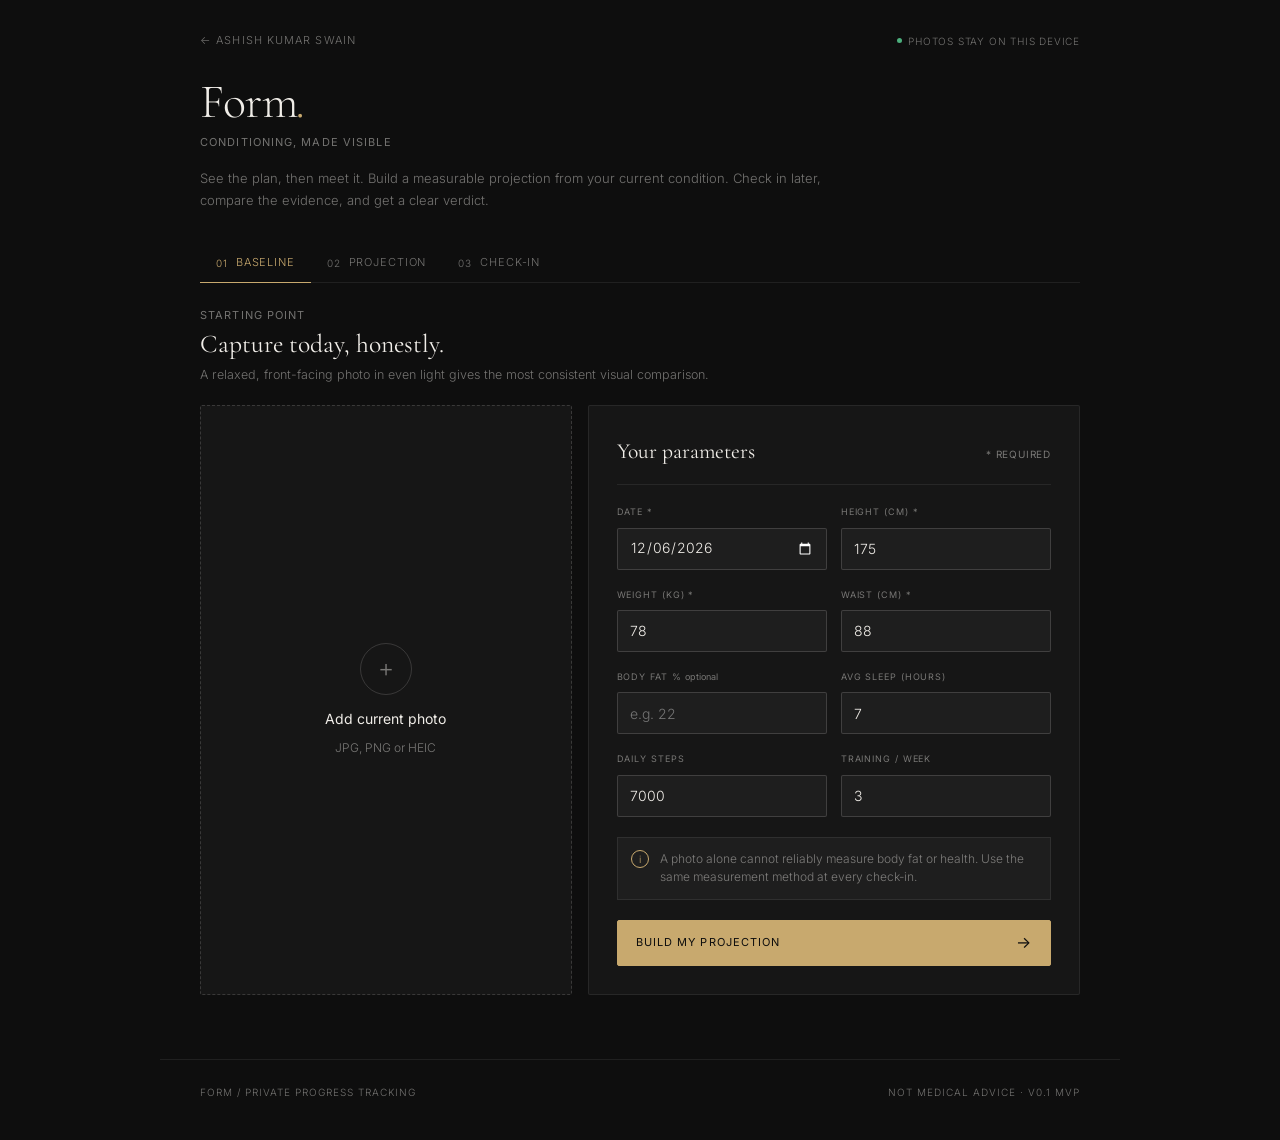
==== commit 55fab28c: "Forward the old /form-conditioning-app/ address to /form/ Adds a small redirect page (meta refresh p" ====
--- a/form-conditioning-app/index.html
+++ b/form-conditioning-app/index.html
@@ -1,167 +1,19 @@
-<!doctype html>
+<!DOCTYPE html>
 <html lang="en">
-  <head>
-    <meta charset="UTF-8" />
-    <meta name="viewport" content="width=device-width, initial-scale=1.0" />
-    <meta name="theme-color" content="#0e0e0e" />
-    <title>Form — Ashish Kumar Swain</title>
-    <meta name="description" content="FORM — body conditioning projection and progress check-ins. Photos stay on this device." />
-    <link rel="preconnect" href="https://fonts.googleapis.com" />
-    <link rel="preconnect" href="https://fonts.gstatic.com" crossorigin />
-    <link href="https://fonts.googleapis.com/css2?family=Cormorant+Garamond:ital,wght@0,300;0,400;1,300&family=Inter:wght@300;400;500&display=swap" rel="stylesheet" />
-    <link rel="stylesheet" href="styles.css" />
-  </head>
-  <body>
-    <header class="site-header">
-      <a class="back" href="/">&#8592; Ashish Kumar Swain</a>
-      <div class="privacy-pill"><span></span> Photos stay on this device</div>
-    </header>
-
-    <main class="shell">
-      <section class="hero">
-        <div>
-          <p class="eyebrow">Conditioning, made visible</p>
-          <h1>Form<em>.</em></h1>
-        </div>
-        <p class="hero-copy">See the plan, then meet it. Build a measurable projection from your current condition. Check in later, compare the evidence, and get a clear verdict.</p>
-      </section>
-
-      <nav class="stepper" aria-label="App steps">
-        <button class="step active" data-step="1"><span>01</span> Baseline</button>
-        <div class="step-line"></div>
-        <button class="step" data-step="2"><span>02</span> Projection</button>
-        <div class="step-line"></div>
-        <button class="step" data-step="3"><span>03</span> Check-in</button>
-      </nav>
-
-      <section class="panel active" id="step-1">
-        <div class="section-heading">
-          <div><p class="kicker">STARTING POINT</p><h2>Capture today, honestly.</h2></div>
-          <p>A relaxed, front-facing photo in even light gives the most consistent visual comparison.</p>
-        </div>
-
-        <div class="baseline-grid">
-          <label class="photo-drop" id="baseline-drop">
-            <input id="baseline-photo" type="file" accept="image/*" />
-            <img id="baseline-preview" alt="Current conditioning preview" />
-            <div class="drop-copy">
-              <div class="camera-icon">＋</div>
-              <strong>Add current photo</strong>
-              <span>JPG, PNG or HEIC</span>
-            </div>
-            <button class="replace-photo" type="button">Replace photo</button>
-          </label>
-
-          <div class="form-card">
-            <div class="form-card-title"><span>Your parameters</span><span class="required-note">* required</span></div>
-            <div class="fields two-col">
-              <label><span>Date *</span><input id="baseline-date" type="date" /></label>
-              <label><span>Height (cm) *</span><input id="height" type="number" min="120" max="230" value="175" /></label>
-              <label><span>Weight (kg) *</span><input id="weight" type="number" min="35" max="250" step="0.1" value="78" /></label>
-              <label><span>Waist (cm) *</span><input id="waist" type="number" min="45" max="180" step="0.1" value="88" /></label>
-              <label><span>Body fat % <i>optional</i></span><input id="bodyfat" type="number" min="3" max="60" step="0.1" placeholder="e.g. 22" /></label>
-              <label><span>Avg sleep (hours)</span><input id="sleep" type="number" min="3" max="12" step="0.1" value="7" /></label>
-              <label><span>Daily steps</span><input id="steps" type="number" min="0" max="50000" step="500" value="7000" /></label>
-              <label><span>Training / week</span><input id="training" type="number" min="0" max="14" value="3" /></label>
-            </div>
-            <div class="note"><span>i</span><p>A photo alone cannot reliably measure body fat or health. Use the same measurement method at every check-in.</p></div>
-            <button class="primary next" data-next="2">Build my projection <span>→</span></button>
-          </div>
-        </div>
-      </section>
-
-      <section class="panel" id="step-2">
-        <div class="section-heading">
-          <div><p class="kicker">YOUR HYPOTHESIS</p><h2>Shape a realistic outcome.</h2></div>
-          <p>Adjust what you believe you can achieve. The guardrails flag aggressive rates, but the choices remain yours.</p>
-        </div>
-
-        <div class="projection-layout">
-          <div class="projection-controls form-card">
-            <div class="control-row">
-              <div><label for="weeks">Time horizon</label><small id="target-date-label">—</small></div>
-              <output id="weeks-output">12 weeks</output>
-            </div>
-            <input class="range" id="weeks" type="range" min="4" max="52" value="12" />
-
-            <div class="fields two-col target-fields">
-              <label><span>Target weight (kg)</span><input id="target-weight" type="number" step="0.1" /></label>
-              <label><span>Target waist (cm)</span><input id="target-waist" type="number" step="0.1" /></label>
-              <label><span>Target body fat %</span><input id="target-bodyfat" type="number" min="3" max="60" step="0.1" placeholder="Optional" /></label>
-              <label><span>Strength change %</span><input id="strength-change" type="number" min="-30" max="100" value="10" /></label>
-            </div>
-
-            <div class="divider"></div>
-            <p class="subhead">The behaviours behind it</p>
-            <div class="slider-group">
-              <label><span>Nutrition consistency</span><output id="nutrition-output">80%</output></label>
-              <input class="range" id="nutrition" type="range" min="20" max="100" value="80" />
-              <label><span>Training consistency</span><output id="adherence-output">85%</output></label>
-              <input class="range" id="adherence" type="range" min="20" max="100" value="85" />
-              <label><span>Average sleep</span><output id="target-sleep-output">7.5h</output></label>
-              <input class="range" id="target-sleep" type="range" min="4" max="10" step="0.5" value="7.5" />
-            </div>
-            <div class="rate-card" id="rate-card">
-              <span class="rate-icon">✓</span>
-              <div><strong id="rate-title">Sustainable pace</strong><p id="rate-copy">Your planned weekly rate sits within a commonly manageable range.</p></div>
-            </div>
-          </div>
-
-          <div class="visual-card">
-            <div class="visual-card-head"><div><span>ILLUSTRATIVE PREVIEW</span><strong id="projection-date">—</strong></div><span class="estimate-badge">ESTIMATE</span></div>
-            <div class="photo-stage">
-              <canvas id="projection-canvas"></canvas>
-              <div class="empty-projection" id="empty-projection"><span>◇</span><p>Add a baseline photo to create a visual projection</p></div>
-            </div>
-            <div class="metric-strip">
-              <div><span>WEIGHT</span><strong id="projected-weight-display">—</strong><small id="projected-weight-delta">—</small></div>
-              <div><span>WAIST</span><strong id="projected-waist-display">—</strong><small id="projected-waist-delta">—</small></div>
-              <div><span>BODY FAT</span><strong id="projected-bf-display">—</strong><small id="projected-bf-delta">—</small></div>
-            </div>
-            <p class="visual-disclaimer">This visualization is a directional illustration, not a prediction or guarantee. Genetics, pose, lighting, and many other factors affect appearance.</p>
-            <button class="primary next" data-next="3">Save projection &amp; check in <span>→</span></button>
-          </div>
-        </div>
-      </section>
-
-      <section class="panel" id="step-3">
-        <div class="section-heading">
-          <div><p class="kicker">REALITY CHECK</p><h2>Compare the plan to the day.</h2></div>
-          <p>Add your actual photo and measurements. FORM compares numbers, timing, and habits—not lighting or subjective appearance.</p>
-        </div>
-
-        <div class="comparison-grid">
-          <article class="compare-card">
-            <div class="compare-label"><span>PROJECTED</span><time id="compare-projected-date">—</time></div>
-            <div class="compare-image projected-image"><canvas id="compare-canvas"></canvas><div class="canvas-placeholder">Projection appears here</div></div>
-            <div class="compare-stats"><span><small>Weight</small><b id="compare-target-weight">—</b></span><span><small>Waist</small><b id="compare-target-waist">—</b></span><span><small>Body fat</small><b id="compare-target-bf">—</b></span></div>
-          </article>
-
-          <article class="compare-card actual-card">
-            <div class="compare-label"><span>ACTUAL</span><input id="checkin-date" type="date" /></div>
-            <label class="compare-image actual-upload">
-              <input id="actual-photo" type="file" accept="image/*" />
-              <img id="actual-preview" alt="Actual check-in preview" />
-              <div class="actual-drop-copy"><span>＋</span><strong>Add check-in photo</strong></div>
-            </label>
-            <div class="actual-inputs">
-              <label><small>Weight kg</small><input id="actual-weight" type="number" step="0.1" /></label>
-              <label><small>Waist cm</small><input id="actual-waist" type="number" step="0.1" /></label>
-              <label><small>Body fat %</small><input id="actual-bf" type="number" step="0.1" /></label>
-            </div>
-          </article>
-        </div>
-
-        <section class="verdict-card" id="verdict-card">
-          <div class="verdict-score"><span id="verdict-score">—</span><small>MATCH<br />SCORE</small></div>
-          <div class="verdict-copy"><p>FORM VERDICT</p><h3 id="verdict-title">Add your actual measurements</h3><span id="verdict-text">Your comparison will account for how much time has actually passed.</span></div>
-          <div class="verdict-deltas" id="verdict-deltas"></div>
-        </section>
-        <div class="actions-row"><button class="secondary" id="reset-app">Start a new baseline</button><button class="primary" id="calculate-verdict">Calculate verdict <span>→</span></button></div>
-      </section>
-    </main>
-
-    <footer><span>FORM / PRIVATE PROGRESS TRACKING</span><span>Not medical advice · v0.1 MVP</span></footer>
-    <script src="app.js"></script>
-  </body>
+<head>
+<meta charset="UTF-8">
+<meta name="viewport" content="width=device-width, initial-scale=1.0">
+<title>Form has moved — Ashish Kumar Swain</title>
+<meta name="robots" content="noindex">
+<link rel="canonical" href="https://ashishkumarswain.com/form/">
+<meta http-equiv="refresh" content="0; url=/form/">
+<script>location.replace('/form/' + location.search + location.hash);</script>
+<style>
+  body { margin: 0; min-height: 100vh; display: grid; place-items: center; background: #0e0e0e; color: rgba(240,237,232,.55); font: 300 13px/1.6 'Inter', system-ui, sans-serif; }
+  a { color: #c8a96e; }
+</style>
+</head>
+<body>
+  <p>Form has moved to <a href="/form/">ashishkumarswain.com/form</a>.</p>
+</body>
 </html>
